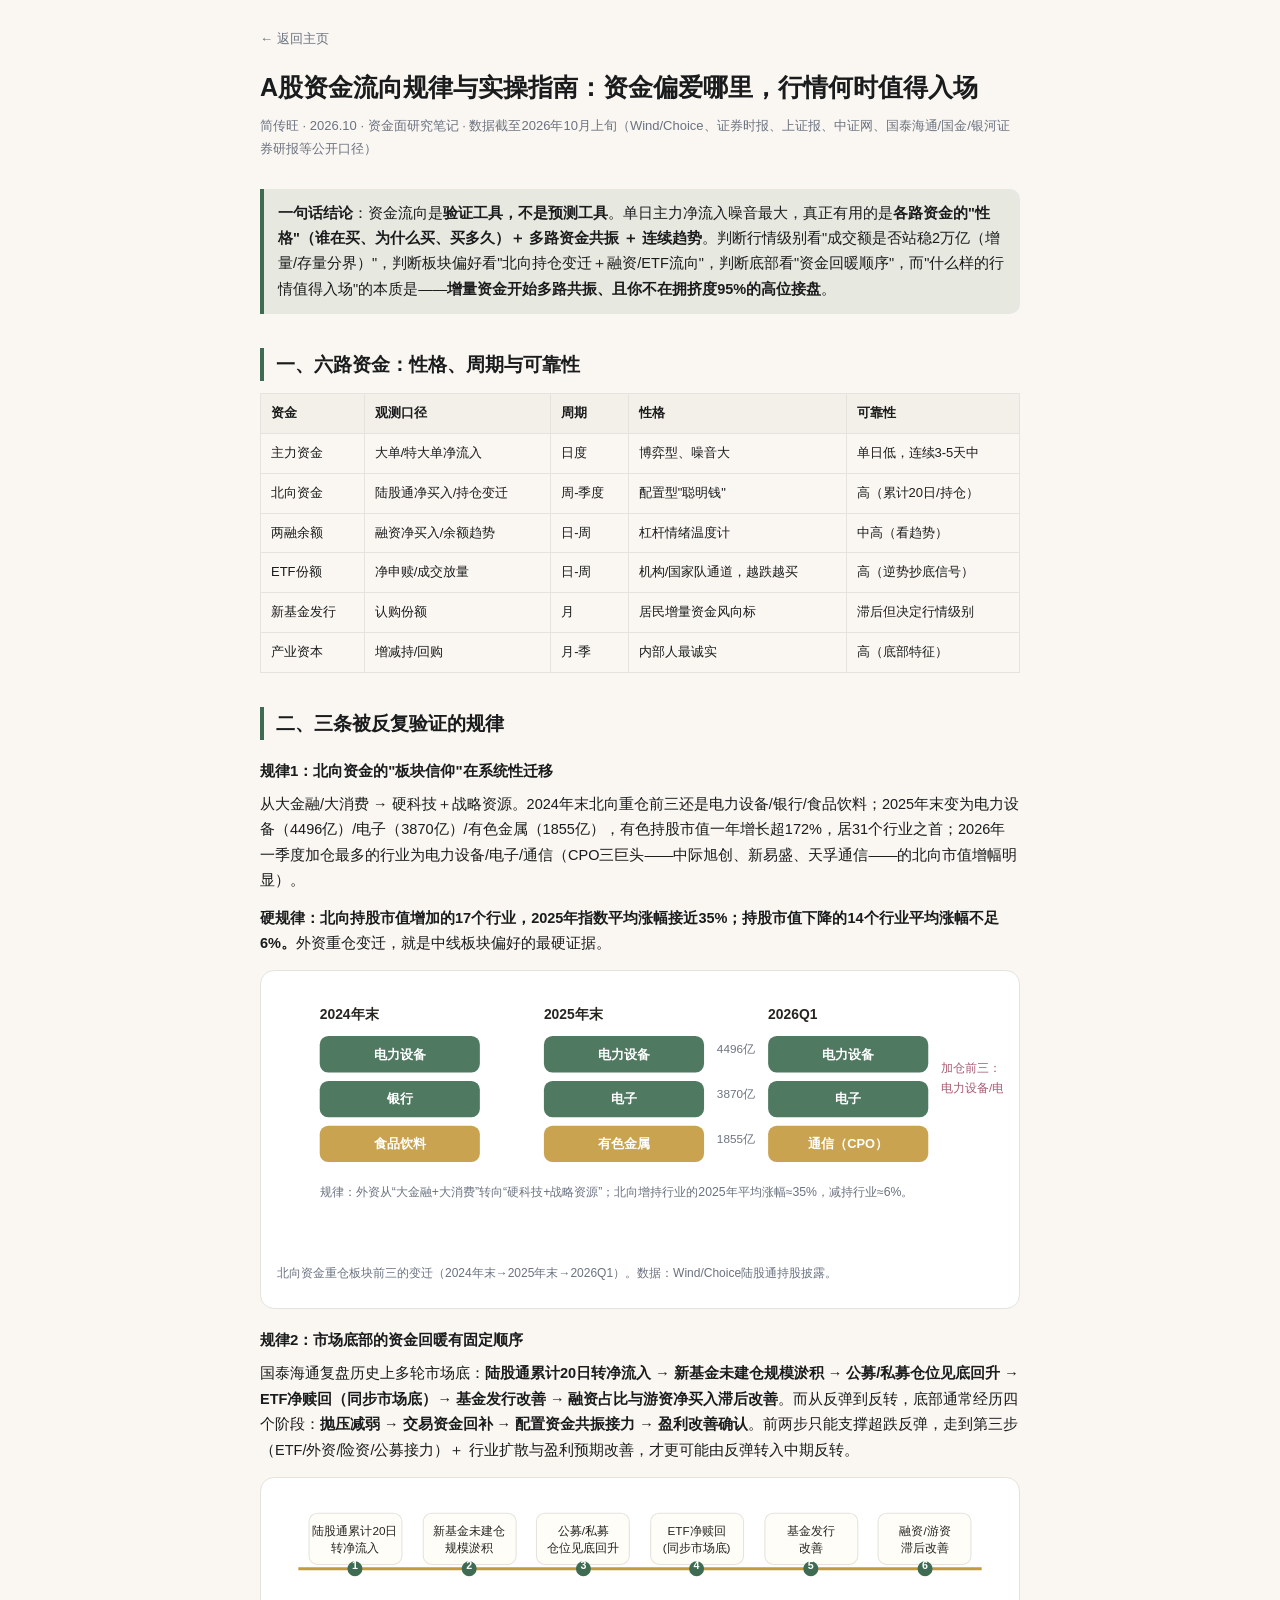
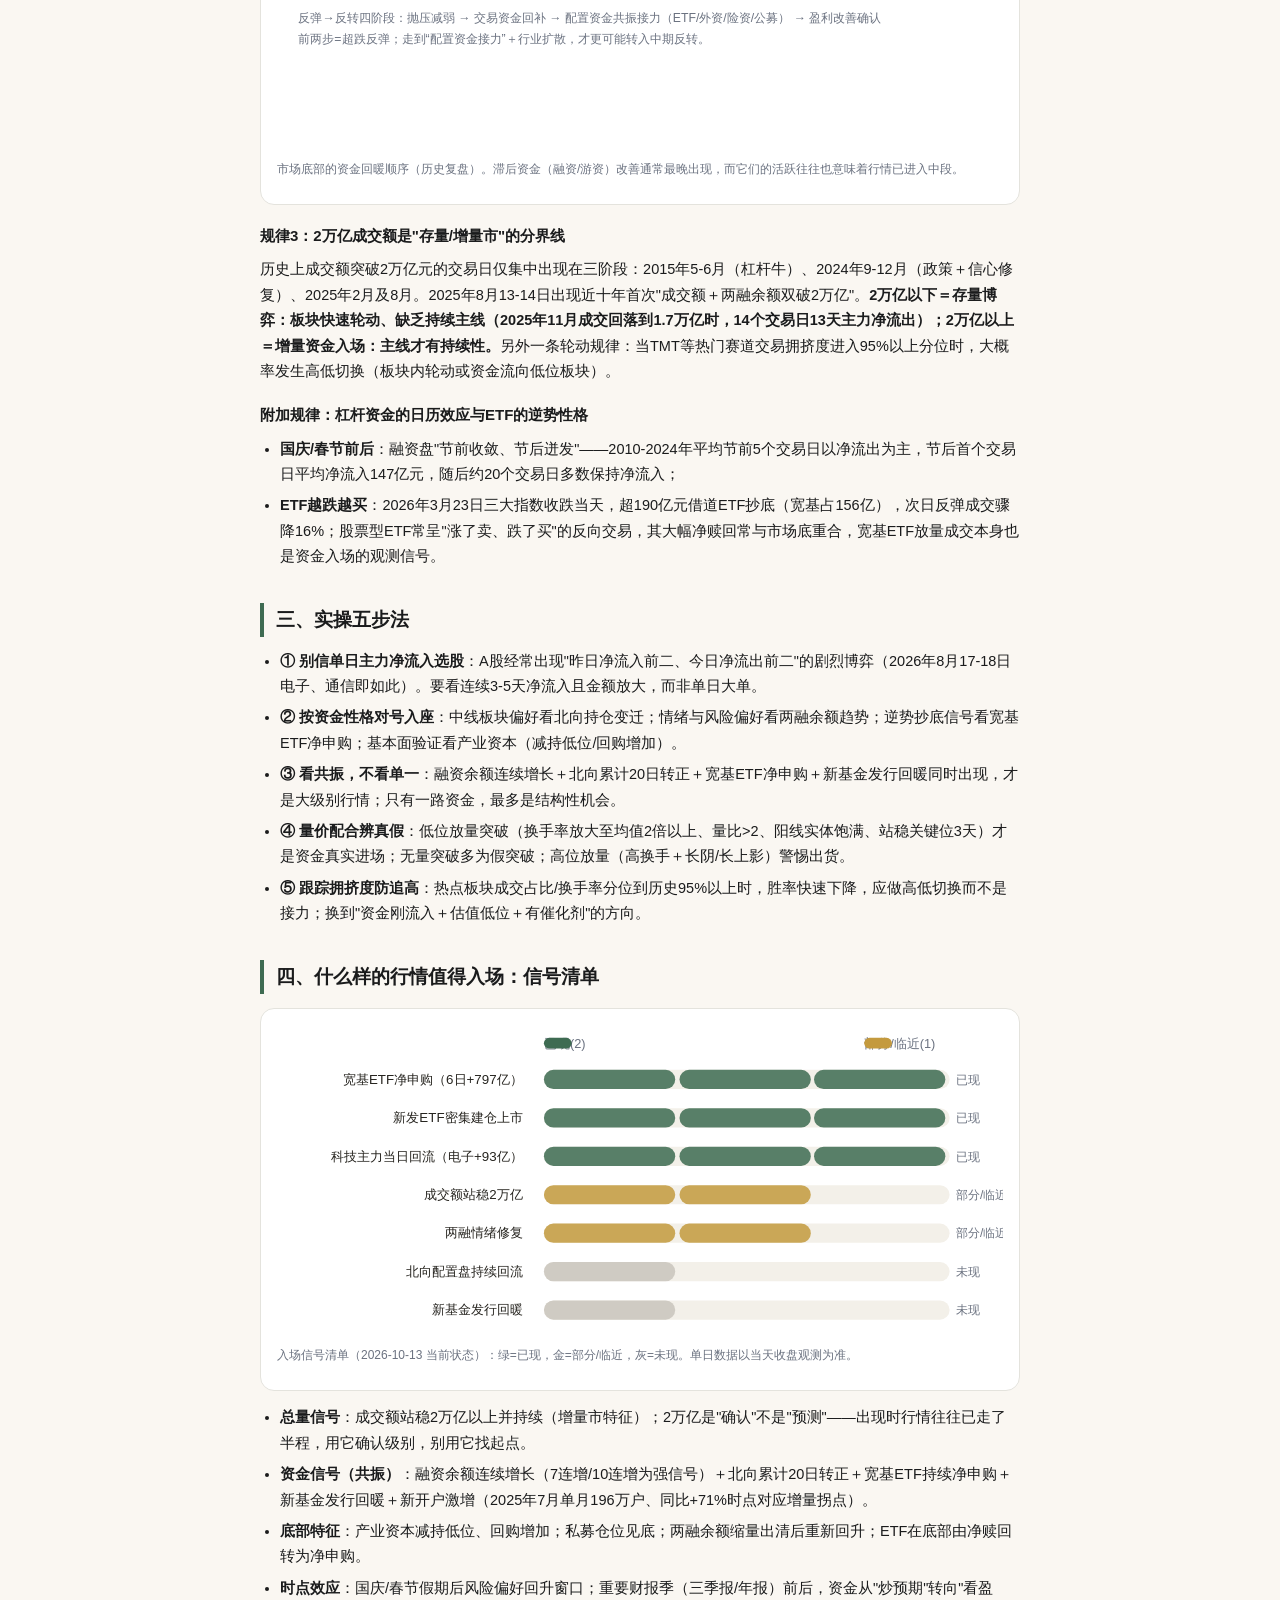
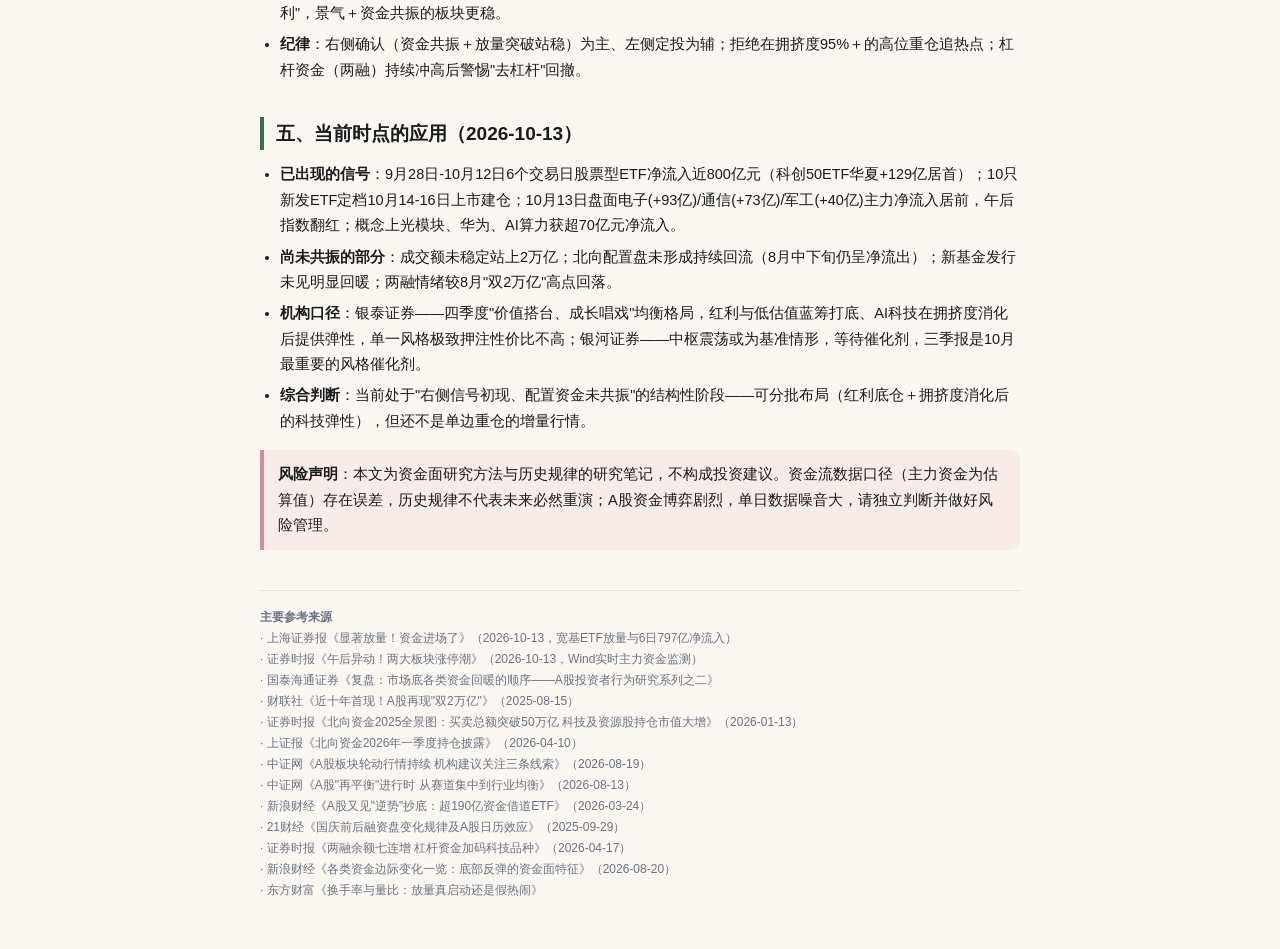
==== capital-flow-playbook.html @ 10e54f4a "add capital-flow-playbook.html" ====
<!DOCTYPE html>
<html lang="zh-CN">
<head>
<meta charset="UTF-8">
<meta name="viewport" content="width=device-width, initial-scale=1.0">
<title>A股资金流向规律与实操指南 · 简传旺</title>
<meta name="description" content="从主力资金、北向资金、两融、ETF、新基金、产业资本六路资金入手，梳理资金流向规律、板块偏好变迁、底部回暖顺序，以及什么样的行情值得入场。" >
<style>
  :root {
    --text: #1A1B1C; --text2: #6B7280; --bg: #FAF7F2; --card: #FFFFFF;
    --line: #E4E3DD; --pine: #3E6B52; --gold: #C49A3E; --blush: #D98BA0;
  }
  * { box-sizing: border-box; margin: 0; padding: 0; }
  body { font-family: -apple-system, "PingFang SC", "Noto Serif SC", "Segoe UI", Arial, sans-serif; background: var(--bg); color: var(--text); line-height: 1.75; padding: 24px 16px 48px; }
  .wrap { max-width: 760px; margin: 0 auto; }
  .toplink { display: inline-block; font-size: 13px; color: var(--text2); text-decoration: none; margin-bottom: 18px; }
  h1 { font-size: 25px; font-weight: 700; line-height: 1.45; margin-bottom: 10px; }
  .meta { font-size: 13px; color: var(--text2); margin-bottom: 28px; }
  h2 { font-size: 19px; font-weight: 600; margin: 34px 0 12px; padding-left: 12px; border-left: 4px solid var(--pine); }
  h3 { font-size: 15px; font-weight: 600; margin: 18px 0 8px; }
  p { font-size: 14.5px; margin-bottom: 12px; }
  ul { margin: 0 0 12px 20px; }
  li { font-size: 14.5px; margin-bottom: 6px; }
  strong { font-weight: 600; }
  .card { background: var(--card); border: 1px solid var(--line); border-radius: 14px; padding: 16px; margin: 14px 0; }
  .keybox { background: rgba(62, 107, 82, 0.10); border-left: 4px solid var(--pine); padding: 12px 14px; border-radius: 0 10px 10px 0; margin: 16px 0; font-size: 14.5px; }
  .warnbox { background: rgba(217, 139, 160, 0.10); border-left: 4px solid var(--blush); padding: 12px 14px; border-radius: 0 10px 10px 0; margin: 16px 0; font-size: 14.5px; }
  .chart-svg svg { width: 100%; height: auto; display: block; margin: 8px 0 4px; }
  .caption { font-size: 12px; color: var(--text2); margin-bottom: 8px; }
  table { width: 100%; border-collapse: collapse; margin: 12px 0; font-size: 13px; }
  th, td { border: 1px solid var(--line); padding: 8px 10px; text-align: left; }
  th { background: #F3F0E9; font-weight: 600; }
  .sources { font-size: 12px; color: var(--text2); margin-top: 40px; padding-top: 16px; border-top: 1px solid var(--line); }
  .sources a { color: var(--pine); word-break: break-all; }
  .disclaimer { font-size: 12px; color: var(--text2); margin-top: 14px; }
</style>
</head>
<body>
<div class="wrap">
  <a class="toplink" href="./">← 返回主页</a>
  <h1>A股资金流向规律与实操指南：资金偏爱哪里，行情何时值得入场</h1>
  <div class="meta">简传旺 · 2026.10 · 资金面研究笔记 · 数据截至2026年10月上旬（Wind/Choice、证券时报、上证报、中证网、国泰海通/国金/银河证券研报等公开口径）</div>

  <div class="keybox">
    <strong>一句话结论</strong>：资金流向是<strong>验证工具，不是预测工具</strong>。单日主力净流入噪音最大，真正有用的是<strong>各路资金的"性格"（谁在买、为什么买、买多久）＋ 多路资金共振 ＋ 连续趋势</strong>。判断行情级别看"成交额是否站稳2万亿（增量/存量分界）"，判断板块偏好看"北向持仓变迁＋融资/ETF流向"，判断底部看"资金回暖顺序"，而"什么样的行情值得入场"的本质是——<strong>增量资金开始多路共振、且你不在拥挤度95%的高位接盘</strong>。
  </div>

  <h2>一、六路资金：性格、周期与可靠性</h2>
  <table>
    <tr><th>资金</th><th>观测口径</th><th>周期</th><th>性格</th><th>可靠性</th></tr>
    <tr><td>主力资金</td><td>大单/特大单净流入</td><td>日度</td><td>博弈型、噪音大</td><td>单日低，连续3-5天中</td></tr>
    <tr><td>北向资金</td><td>陆股通净买入/持仓变迁</td><td>周-季度</td><td>配置型"聪明钱"</td><td>高（累计20日/持仓）</td></tr>
    <tr><td>两融余额</td><td>融资净买入/余额趋势</td><td>日-周</td><td>杠杆情绪温度计</td><td>中高（看趋势）</td></tr>
    <tr><td>ETF份额</td><td>净申赎/成交放量</td><td>日-周</td><td>机构/国家队通道，越跌越买</td><td>高（逆势抄底信号）</td></tr>
    <tr><td>新基金发行</td><td>认购份额</td><td>月</td><td>居民增量资金风向标</td><td>滞后但决定行情级别</td></tr>
    <tr><td>产业资本</td><td>增减持/回购</td><td>月-季</td><td>内部人最诚实</td><td>高（底部特征）</td></tr>
  </table>

  <h2>二、三条被反复验证的规律</h2>

  <h3>规律1：北向资金的"板块信仰"在系统性迁移</h3>
  <p>从大金融/大消费 → 硬科技＋战略资源。2024年末北向重仓前三还是电力设备/银行/食品饮料；2025年末变为电力设备（4496亿）/电子（3870亿）/有色金属（1855亿），有色持股市值一年增长超172%，居31个行业之首；2026年一季度加仓最多的行业为电力设备/电子/通信（CPO三巨头——中际旭创、新易盛、天孚通信——的北向市值增幅明显）。</p>
  <p><strong>硬规律：北向持股市值增加的17个行业，2025年指数平均涨幅接近35%；持股市值下降的14个行业平均涨幅不足6%。</strong>外资重仓变迁，就是中线板块偏好的最硬证据。</p>
  <div class="card">
    <svg xmlns="http://www.w3.org/2000/svg" viewBox="0 0 680 250" width="100%" height="auto" font-family="PingFang SC, Microsoft YaHei, sans-serif"><text x="40" y="30" font-size="13" font-weight="600" fill="#26241F">2024年末</text><rect x="40" y="46" width="150" height="34" rx="8" fill="#3E6B52" opacity="0.9"/><text x="115" y="67" text-anchor="middle" font-size="12" font-weight="600" fill="#FFFFFF">电力设备</text><rect x="40" y="88" width="150" height="34" rx="8" fill="#3E6B52" opacity="0.9"/><text x="115" y="109" text-anchor="middle" font-size="12" font-weight="600" fill="#FFFFFF">银行</text><rect x="40" y="130" width="150" height="34" rx="8" fill="#C49A3E" opacity="0.9"/><text x="115" y="151" text-anchor="middle" font-size="12" font-weight="600" fill="#FFFFFF">食品饮料</text><text x="250" y="30" font-size="13" font-weight="600" fill="#26241F">2025年末</text><rect x="250" y="46" width="150" height="34" rx="8" fill="#3E6B52" opacity="0.9"/><text x="325" y="67" text-anchor="middle" font-size="12" font-weight="600" fill="#FFFFFF">电力设备</text><rect x="250" y="88" width="150" height="34" rx="8" fill="#3E6B52" opacity="0.9"/><text x="325" y="109" text-anchor="middle" font-size="12" font-weight="600" fill="#FFFFFF">电子</text><rect x="250" y="130" width="150" height="34" rx="8" fill="#C49A3E" opacity="0.9"/><text x="325" y="151" text-anchor="middle" font-size="12" font-weight="600" fill="#FFFFFF">有色金属</text><text x="412" y="62" font-size="11" fill="#6B7280">4496亿</text><text x="412" y="104" font-size="11" fill="#6B7280">3870亿</text><text x="412" y="146" font-size="11" fill="#6B7280">1855亿</text><text x="460" y="30" font-size="13" font-weight="600" fill="#26241F">2026Q1</text><rect x="460" y="46" width="150" height="34" rx="8" fill="#3E6B52" opacity="0.9"/><text x="535" y="67" text-anchor="middle" font-size="12" font-weight="600" fill="#FFFFFF">电力设备</text><rect x="460" y="88" width="150" height="34" rx="8" fill="#3E6B52" opacity="0.9"/><text x="535" y="109" text-anchor="middle" font-size="12" font-weight="600" fill="#FFFFFF">电子</text><rect x="460" y="130" width="150" height="34" rx="8" fill="#C49A3E" opacity="0.9"/><text x="535" y="151" text-anchor="middle" font-size="12" font-weight="600" fill="#FFFFFF">通信（CPO）</text><text x="622" y="80" font-size="11" fill="#A85C72">加仓前三：</text><text x="622" y="98" font-size="11" fill="#A85C72">电力设备/电子/通信</text><text x="40" y="196" font-size="11.5" fill="#6B7280">规律：外资从“大金融+大消费”转向“硬科技+战略资源”；北向增持行业的2025年平均涨幅≈35%，减持行业≈6%。</text><text x="0" y="0" opacity="0">__SVG_OK__</text></svg>
    <div class="caption">北向资金重仓板块前三的变迁（2024年末→2025年末→2026Q1）。数据：Wind/Choice陆股通持股披露。</div>
  </div>

  <h3>规律2：市场底部的资金回暖有固定顺序</h3>
  <p>国泰海通复盘历史上多轮市场底：<strong>陆股通累计20日转净流入 → 新基金未建仓规模淤积 → 公募/私募仓位见底回升 → ETF净赎回（同步市场底）→ 基金发行改善 → 融资占比与游资净买入滞后改善</strong>。而从反弹到反转，底部通常经历四个阶段：<strong>抛压减弱 → 交易资金回补 → 配置资金共振接力 → 盈利改善确认</strong>。前两步只能支撑超跌反弹，走到第三步（ETF/外资/险资/公募接力）＋ 行业扩散与盈利预期改善，才更可能由反弹转入中期反转。</p>
  <div class="card">
    <svg xmlns="http://www.w3.org/2000/svg" viewBox="0 0 680 240" width="100%" height="auto" font-family="PingFang SC, Microsoft YaHei, sans-serif"><line x1="20" y1="70" x2="660" y2="70" stroke="#C49A3E" stroke-width="3"/><rect x="30" y="18" width="87" height="48" rx="8" fill="#FFFDF7" stroke="#E4E3DD"/><text x="73" y="38" text-anchor="middle" font-size="11" fill="#26241F">陆股通累计20日</text><text x="73" y="54" text-anchor="middle" font-size="11" fill="#26241F">转净流入</text><circle cx="73" cy="70" r="7" fill="#3E6B52"/><text x="73" y="70" text-anchor="middle" font-size="10" font-weight="600" fill="#fff">1</text><rect x="137" y="18" width="87" height="48" rx="8" fill="#FFFDF7" stroke="#E4E3DD"/><text x="180" y="38" text-anchor="middle" font-size="11" fill="#26241F">新基金未建仓</text><text x="180" y="54" text-anchor="middle" font-size="11" fill="#26241F">规模淤积</text><circle cx="180" cy="70" r="7" fill="#3E6B52"/><text x="180" y="70" text-anchor="middle" font-size="10" font-weight="600" fill="#fff">2</text><rect x="243" y="18" width="87" height="48" rx="8" fill="#FFFDF7" stroke="#E4E3DD"/><text x="287" y="38" text-anchor="middle" font-size="11" fill="#26241F">公募/私募</text><text x="287" y="54" text-anchor="middle" font-size="11" fill="#26241F">仓位见底回升</text><circle cx="287" cy="70" r="7" fill="#3E6B52"/><text x="287" y="70" text-anchor="middle" font-size="10" font-weight="600" fill="#fff">3</text><rect x="350" y="18" width="87" height="48" rx="8" fill="#FFFDF7" stroke="#E4E3DD"/><text x="393" y="38" text-anchor="middle" font-size="11" fill="#26241F">ETF净赎回</text><text x="393" y="54" text-anchor="middle" font-size="11" fill="#26241F">(同步市场底)</text><circle cx="393" cy="70" r="7" fill="#3E6B52"/><text x="393" y="70" text-anchor="middle" font-size="10" font-weight="600" fill="#fff">4</text><rect x="457" y="18" width="87" height="48" rx="8" fill="#FFFDF7" stroke="#E4E3DD"/><text x="500" y="38" text-anchor="middle" font-size="11" fill="#26241F">基金发行</text><text x="500" y="54" text-anchor="middle" font-size="11" fill="#26241F">改善</text><circle cx="500" cy="70" r="7" fill="#3E6B52"/><text x="500" y="70" text-anchor="middle" font-size="10" font-weight="600" fill="#fff">5</text><rect x="563" y="18" width="87" height="48" rx="8" fill="#FFFDF7" stroke="#E4E3DD"/><text x="607" y="38" text-anchor="middle" font-size="11" fill="#26241F">融资/游资</text><text x="607" y="54" text-anchor="middle" font-size="11" fill="#26241F">滞后改善</text><circle cx="607" cy="70" r="7" fill="#3E6B52"/><text x="607" y="70" text-anchor="middle" font-size="10" font-weight="600" fill="#fff">6</text><text x="20" y="120" font-size="11.5" fill="#6B7280">反弹→反转四阶段：抛压减弱 → 交易资金回补 → 配置资金共振接力（ETF/外资/险资/公募） → 盈利改善确认</text><text x="20" y="140" font-size="11.5" fill="#6B7280">前两步=超跌反弹；走到“配置资金接力”＋行业扩散，才更可能转入中期反转。</text><text x="0" y="0" opacity="0">__SVG_OK__</text></svg>
    <div class="caption">市场底部的资金回暖顺序（历史复盘）。滞后资金（融资/游资）改善通常最晚出现，而它们的活跃往往也意味着行情已进入中段。</div>
  </div>

  <h3>规律3：2万亿成交额是"存量/增量市"的分界线</h3>
  <p>历史上成交额突破2万亿元的交易日仅集中出现在三阶段：2015年5-6月（杠杆牛）、2024年9-12月（政策＋信心修复）、2025年2月及8月。2025年8月13-14日出现近十年首次"成交额＋两融余额双破2万亿"。<strong>2万亿以下＝存量博弈：板块快速轮动、缺乏持续主线（2025年11月成交回落到1.7万亿时，14个交易日13天主力净流出）；2万亿以上＝增量资金入场：主线才有持续性。</strong>另外一条轮动规律：当TMT等热门赛道交易拥挤度进入95%以上分位时，大概率发生高低切换（板块内轮动或资金流向低位板块）。</p>

  <h3>附加规律：杠杆资金的日历效应与ETF的逆势性格</h3>
  <ul>
    <li><strong>国庆/春节前后</strong>：融资盘"节前收敛、节后迸发"——2010-2024年平均节前5个交易日以净流出为主，节后首个交易日平均净流入147亿元，随后约20个交易日多数保持净流入；</li>
    <li><strong>ETF越跌越买</strong>：2026年3月23日三大指数收跌当天，超190亿元借道ETF抄底（宽基占156亿），次日反弹成交骤降16%；股票型ETF常呈"涨了卖、跌了买"的反向交易，其大幅净赎回常与市场底重合，宽基ETF放量成交本身也是资金入场的观测信号。</li>
  </ul>

  <h2>三、实操五步法</h2>
  <ul>
    <li><strong>① 别信单日主力净流入选股</strong>：A股经常出现"昨日净流入前二、今日净流出前二"的剧烈博弈（2026年8月17-18日电子、通信即如此）。要看连续3-5天净流入且金额放大，而非单日大单。</li>
    <li><strong>② 按资金性格对号入座</strong>：中线板块偏好看北向持仓变迁；情绪与风险偏好看两融余额趋势；逆势抄底信号看宽基ETF净申购；基本面验证看产业资本（减持低位/回购增加）。</li>
    <li><strong>③ 看共振，不看单一</strong>：融资余额连续增长＋北向累计20日转正＋宽基ETF净申购＋新基金发行回暖同时出现，才是大级别行情；只有一路资金，最多是结构性机会。</li>
    <li><strong>④ 量价配合辨真假</strong>：低位放量突破（换手率放大至均值2倍以上、量比&gt;2、阳线实体饱满、站稳关键位3天）才是资金真实进场；无量突破多为假突破；高位放量（高换手＋长阴/长上影）警惕出货。</li>
    <li><strong>⑤ 跟踪拥挤度防追高</strong>：热点板块成交占比/换手率分位到历史95%以上时，胜率快速下降，应做高低切换而不是接力；换到"资金刚流入＋估值低位＋有催化剂"的方向。</li>
  </ul>

  <h2>四、什么样的行情值得入场：信号清单</h2>
  <div class="card">
    <svg xmlns="http://www.w3.org/2000/svg" viewBox="0 0 680 292" width="100%" height="auto" font-family="PingFang SC, Microsoft YaHei, sans-serif"><text x="250" y="22" font-size="12" fill="#6B7280">已现(2)</text><rect x="250" y="12" width="26" height="10" rx="5" fill="#3E6B52"/><text x="550" y="22" font-size="12" fill="#6B7280">部分/临近(1)</text><rect x="550" y="12" width="26" height="10" rx="5" fill="#C49A3E"/><text x="780" y="22" font-size="12" fill="#6B7280">未现(0)</text><rect x="780" y="12" width="26" height="10" rx="5" fill="#C9C5BC"/><text x="230" y="55" text-anchor="end" font-size="12.5" fill="#26241F">宽基ETF净申购（6日+797亿）</text><rect x="250" y="42" width="380" height="18" rx="9" fill="#F3F0E9"/><rect x="250" y="42" width="123" height="18" rx="9" fill="#3E6B52" opacity="0.85"/><rect x="377" y="42" width="123" height="18" rx="9" fill="#3E6B52" opacity="0.85"/><rect x="503" y="42" width="123" height="18" rx="9" fill="#3E6B52" opacity="0.85"/><text x="636" y="55" font-size="11.5" fill="#6B7280">已现</text><text x="230" y="91" text-anchor="end" font-size="12.5" fill="#26241F">新发ETF密集建仓上市</text><rect x="250" y="78" width="380" height="18" rx="9" fill="#F3F0E9"/><rect x="250" y="78" width="123" height="18" rx="9" fill="#3E6B52" opacity="0.85"/><rect x="377" y="78" width="123" height="18" rx="9" fill="#3E6B52" opacity="0.85"/><rect x="503" y="78" width="123" height="18" rx="9" fill="#3E6B52" opacity="0.85"/><text x="636" y="91" font-size="11.5" fill="#6B7280">已现</text><text x="230" y="127" text-anchor="end" font-size="12.5" fill="#26241F">科技主力当日回流（电子+93亿）</text><rect x="250" y="114" width="380" height="18" rx="9" fill="#F3F0E9"/><rect x="250" y="114" width="123" height="18" rx="9" fill="#3E6B52" opacity="0.85"/><rect x="377" y="114" width="123" height="18" rx="9" fill="#3E6B52" opacity="0.85"/><rect x="503" y="114" width="123" height="18" rx="9" fill="#3E6B52" opacity="0.85"/><text x="636" y="127" font-size="11.5" fill="#6B7280">已现</text><text x="230" y="163" text-anchor="end" font-size="12.5" fill="#26241F">成交额站稳2万亿</text><rect x="250" y="150" width="380" height="18" rx="9" fill="#F3F0E9"/><rect x="250" y="150" width="123" height="18" rx="9" fill="#C49A3E" opacity="0.85"/><rect x="377" y="150" width="123" height="18" rx="9" fill="#C49A3E" opacity="0.85"/><text x="636" y="163" font-size="11.5" fill="#6B7280">部分/临近</text><text x="230" y="199" text-anchor="end" font-size="12.5" fill="#26241F">两融情绪修复</text><rect x="250" y="186" width="380" height="18" rx="9" fill="#F3F0E9"/><rect x="250" y="186" width="123" height="18" rx="9" fill="#C49A3E" opacity="0.85"/><rect x="377" y="186" width="123" height="18" rx="9" fill="#C49A3E" opacity="0.85"/><text x="636" y="199" font-size="11.5" fill="#6B7280">部分/临近</text><text x="230" y="235" text-anchor="end" font-size="12.5" fill="#26241F">北向配置盘持续回流</text><rect x="250" y="222" width="380" height="18" rx="9" fill="#F3F0E9"/><rect x="250" y="222" width="123" height="18" rx="9" fill="#C9C5BC" opacity="0.85"/><text x="636" y="235" font-size="11.5" fill="#6B7280">未现</text><text x="230" y="271" text-anchor="end" font-size="12.5" fill="#26241F">新基金发行回暖</text><rect x="250" y="258" width="380" height="18" rx="9" fill="#F3F0E9"/><rect x="250" y="258" width="123" height="18" rx="9" fill="#C9C5BC" opacity="0.85"/><text x="636" y="271" font-size="11.5" fill="#6B7280">未现</text><text x="0" y="0" opacity="0">__SVG_OK__</text></svg>
    <div class="caption">入场信号清单（2026-10-13 当前状态）：绿=已现，金=部分/临近，灰=未现。单日数据以当天收盘观测为准。</div>
  </div>
  <ul>
    <li><strong>总量信号</strong>：成交额站稳2万亿以上并持续（增量市特征）；2万亿是"确认"不是"预测"——出现时行情往往已走了半程，用它确认级别，别用它找起点。</li>
    <li><strong>资金信号（共振）</strong>：融资余额连续增长（7连增/10连增为强信号）＋北向累计20日转正＋宽基ETF持续净申购＋新基金发行回暖＋新开户激增（2025年7月单月196万户、同比+71%时点对应增量拐点）。</li>
    <li><strong>底部特征</strong>：产业资本减持低位、回购增加；私募仓位见底；两融余额缩量出清后重新回升；ETF在底部由净赎回转为净申购。</li>
    <li><strong>时点效应</strong>：国庆/春节假期后风险偏好回升窗口；重要财报季（三季报/年报）前后，资金从"炒预期"转向"看盈利"，景气＋资金共振的板块更稳。</li>
    <li><strong>纪律</strong>：右侧确认（资金共振＋放量突破站稳）为主、左侧定投为辅；拒绝在拥挤度95%＋的高位重仓追热点；杠杆资金（两融）持续冲高后警惕"去杠杆"回撤。</li>
  </ul>

  <h2>五、当前时点的应用（2026-10-13）</h2>
  <ul>
    <li><strong>已出现的信号</strong>：9月28日-10月12日6个交易日股票型ETF净流入近800亿元（科创50ETF华夏+129亿居首）；10只新发ETF定档10月14-16日上市建仓；10月13日盘面电子(+93亿)/通信(+73亿)/军工(+40亿)主力净流入居前，午后指数翻红；概念上光模块、华为、AI算力获超70亿元净流入。</li>
    <li><strong>尚未共振的部分</strong>：成交额未稳定站上2万亿；北向配置盘未形成持续回流（8月中下旬仍呈净流出）；新基金发行未见明显回暖；两融情绪较8月"双2万亿"高点回落。</li>
    <li><strong>机构口径</strong>：银泰证券——四季度"价值搭台、成长唱戏"均衡格局，红利与低估值蓝筹打底、AI科技在拥挤度消化后提供弹性，单一风格极致押注性价比不高；银河证券——中枢震荡或为基准情形，等待催化剂，三季报是10月最重要的风格催化剂。</li>
    <li><strong>综合判断</strong>：当前处于"右侧信号初现、配置资金未共振"的结构性阶段——可分批布局（红利底仓＋拥挤度消化后的科技弹性），但还不是单边重仓的增量行情。</li>
  </ul>

  <div class="warnbox"><strong>风险声明</strong>：本文为资金面研究方法与历史规律的研究笔记，不构成投资建议。资金流数据口径（主力资金为估算值）存在误差，历史规律不代表未来必然重演；A股资金博弈剧烈，单日数据噪音大，请独立判断并做好风险管理。</div>

  <div class="sources">
    <strong>主要参考来源</strong><br>
    · 上海证券报《显著放量！资金进场了》（2026-10-13，宽基ETF放量与6日797亿净流入）<br>
    · 证券时报《午后异动！两大板块涨停潮》（2026-10-13，Wind实时主力资金监测）<br>
    · 国泰海通证券《复盘：市场底各类资金回暖的顺序——A股投资者行为研究系列之二》<br>
    · 财联社《近十年首现！A股再现"双2万亿"》（2025-08-15）<br>
    · 证券时报《北向资金2025全景图：买卖总额突破50万亿 科技及资源股持仓市值大增》（2026-01-13）<br>
    · 上证报《北向资金2026年一季度持仓披露》（2026-04-10）<br>
    · 中证网《A股板块轮动行情持续 机构建议关注三条线索》（2026-08-19）<br>
    · 中证网《A股"再平衡"进行时 从赛道集中到行业均衡》（2026-08-13）<br>
    · 新浪财经《A股又见"逆势"抄底：超190亿资金借道ETF》（2026-03-24）<br>
    · 21财经《国庆前后融资盘变化规律及A股日历效应》（2025-09-29）<br>
    · 证券时报《两融余额七连增 杠杆资金加码科技品种》（2026-04-17）<br>
    · 新浪财经《各类资金边际变化一览：底部反弹的资金面特征》（2026-08-20）<br>
    · 东方财富《换手率与量比：放量真启动还是假热闹》
  </div>
</div>
</body>
</html>
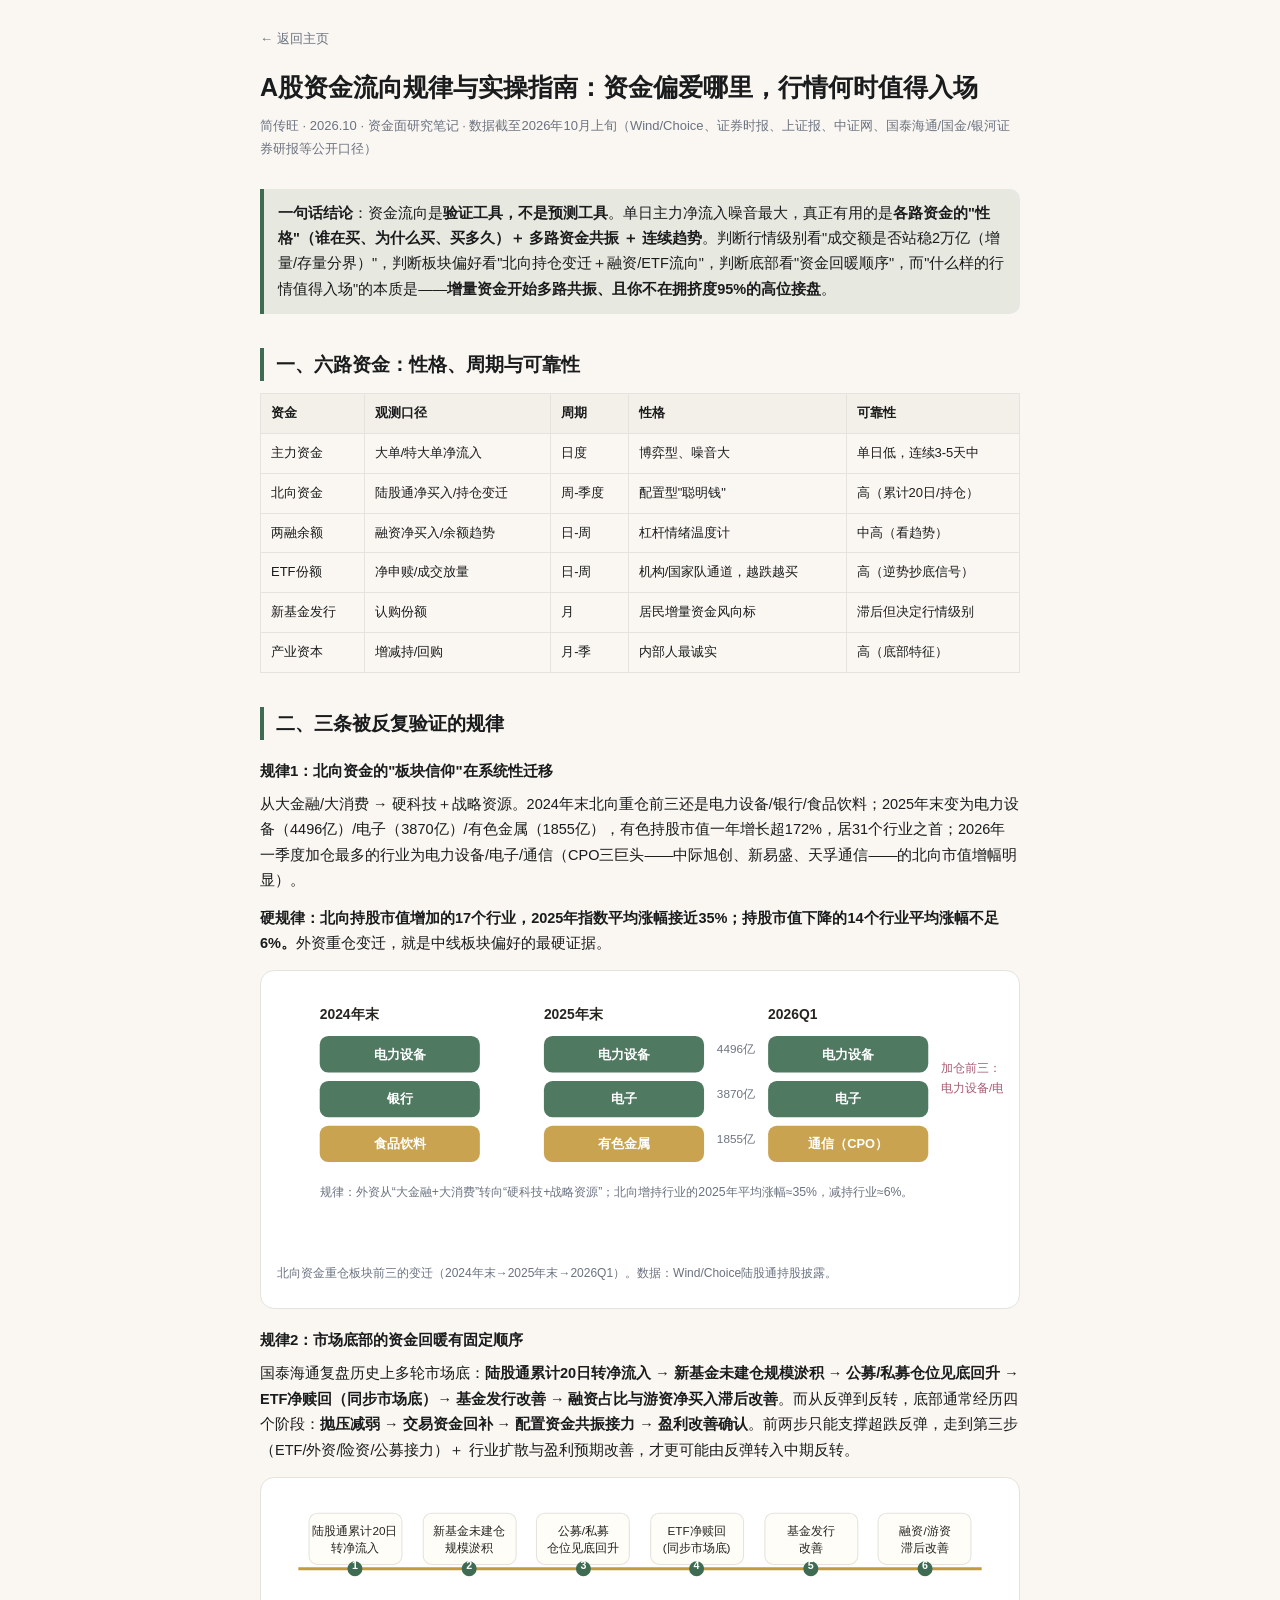
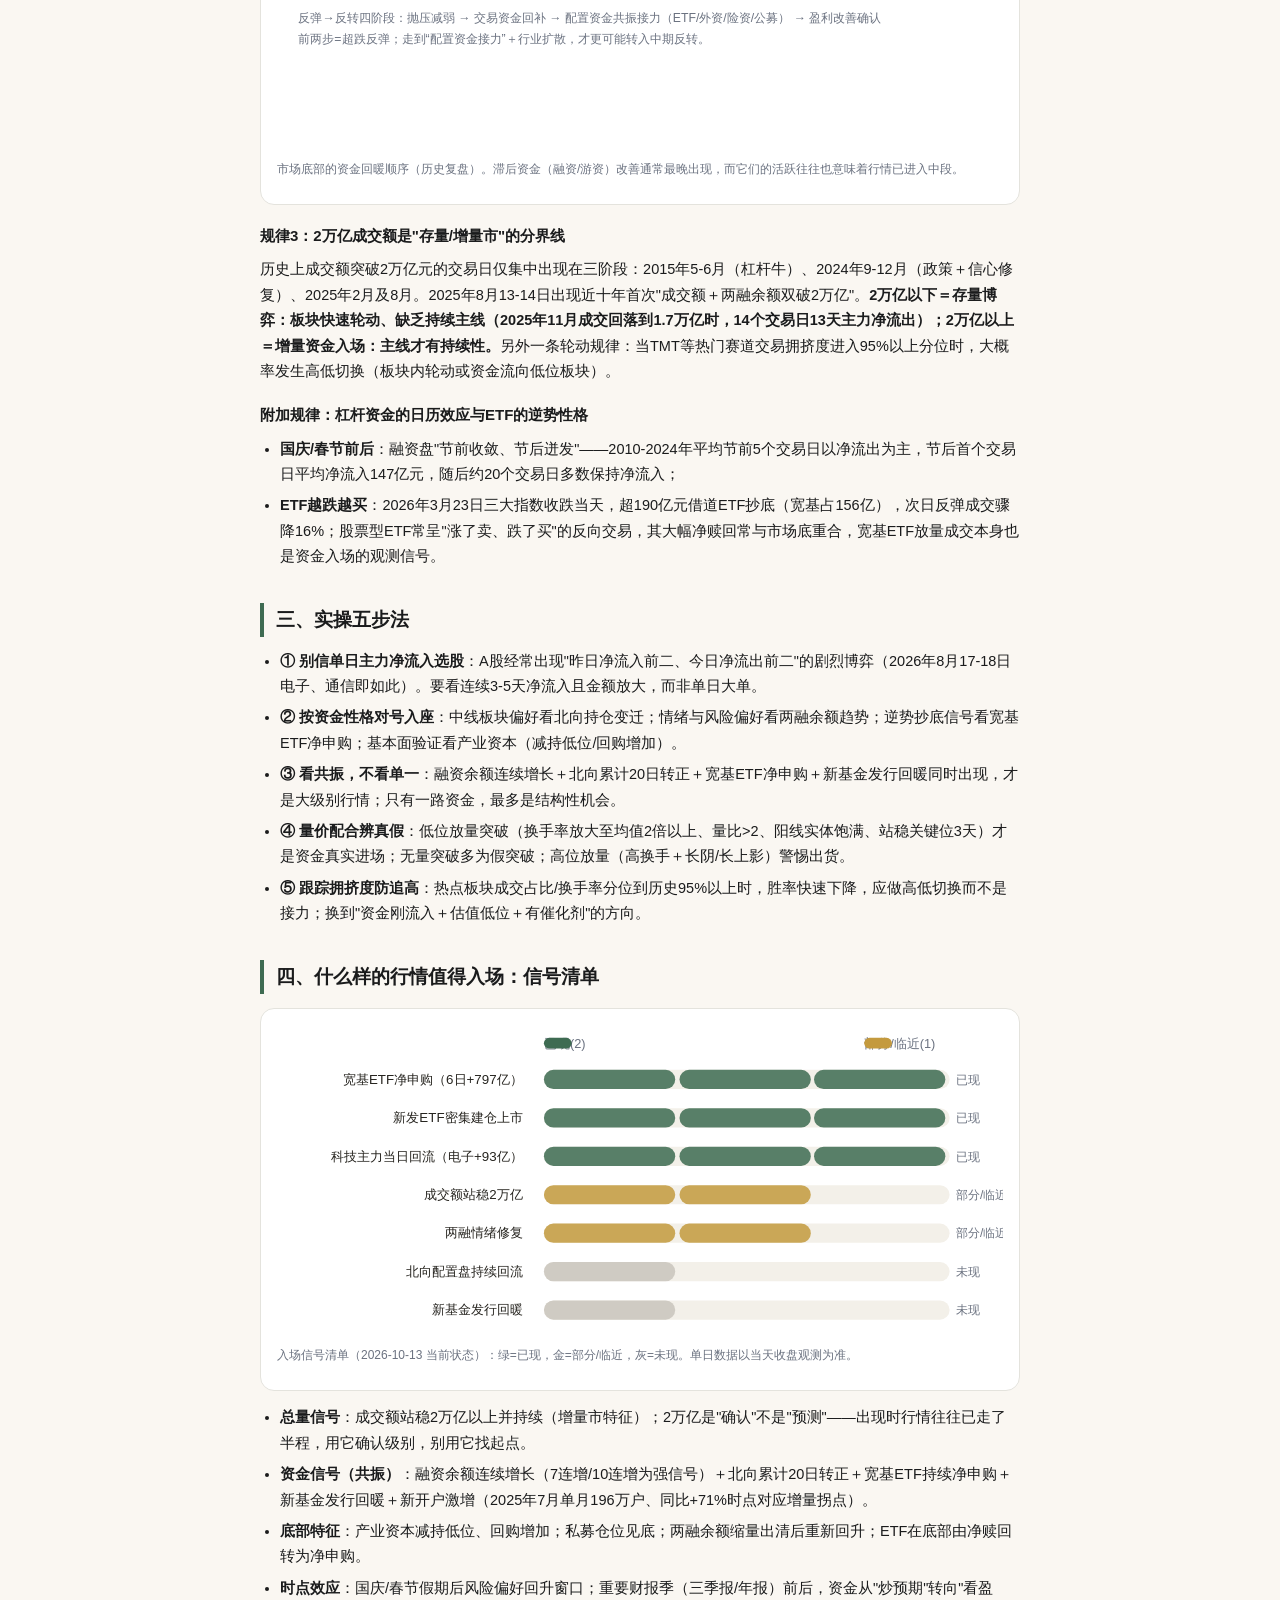
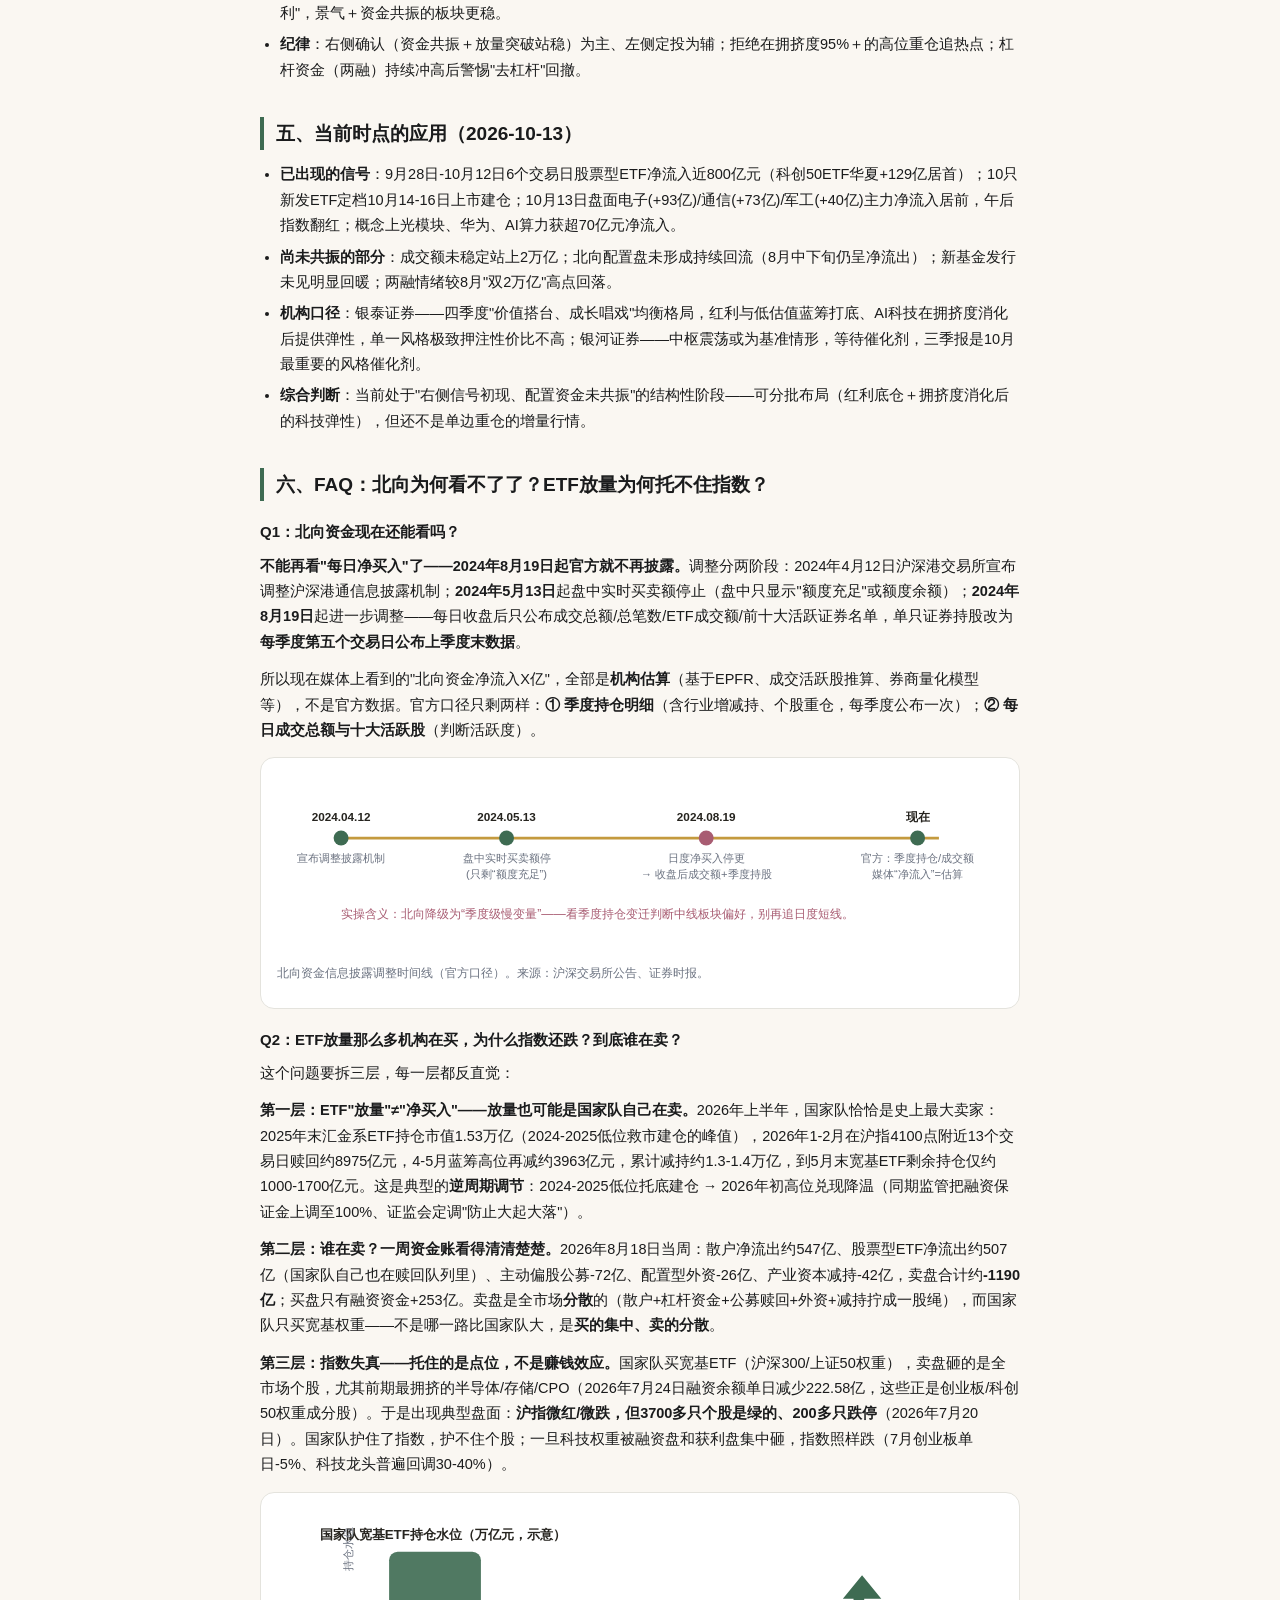
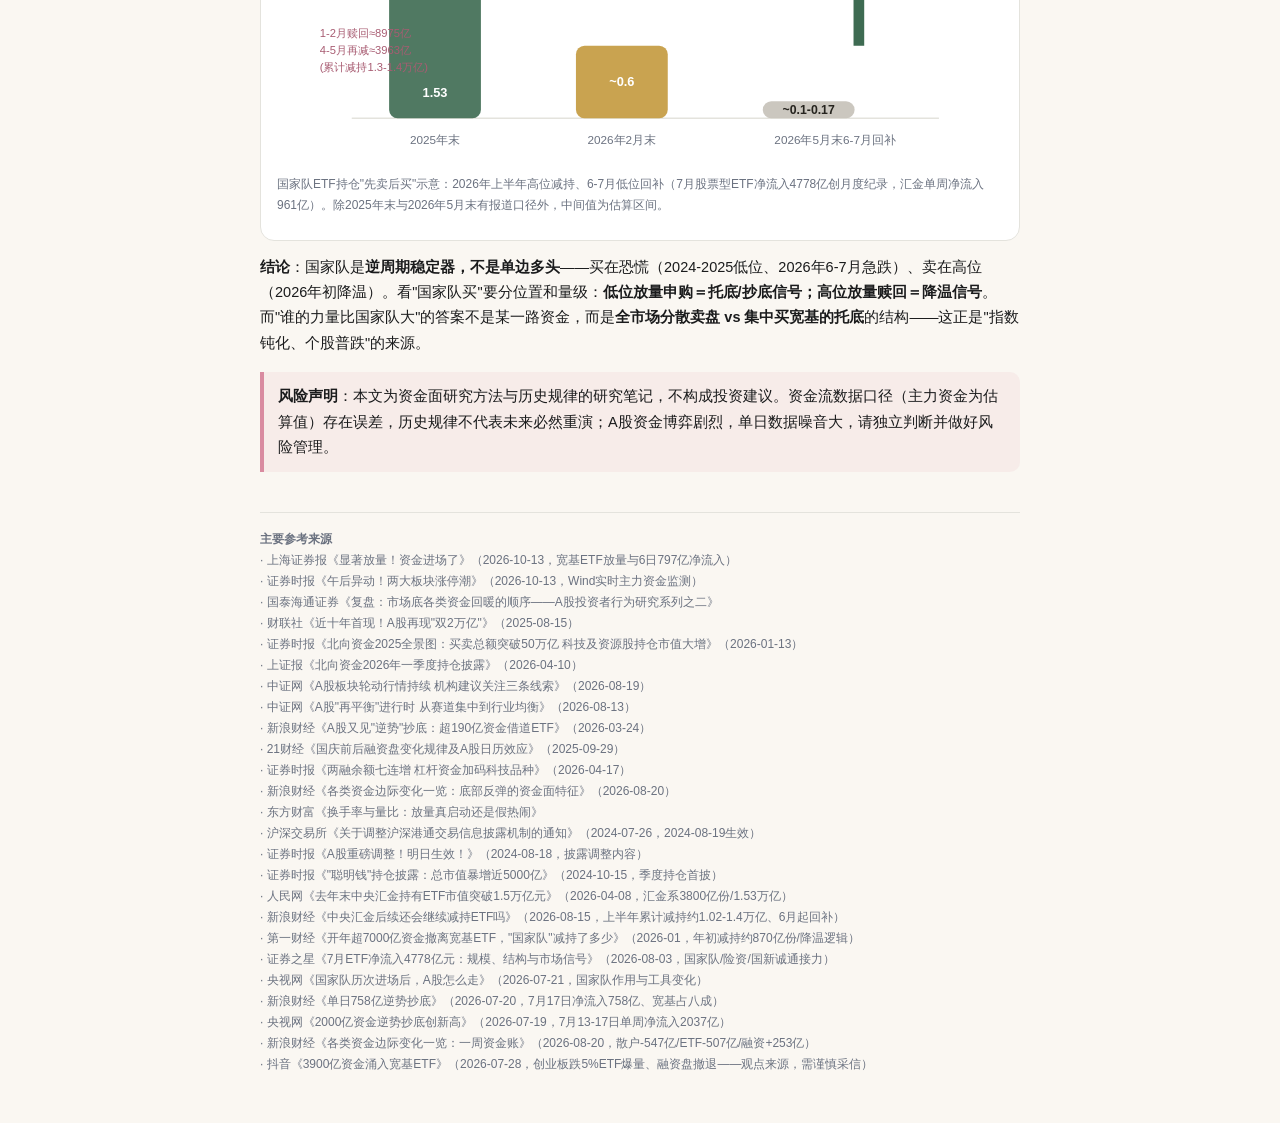
==== commit b4958b35: "update: add FAQ section (north-bound disclosure / national team / who sells)" ====
--- a/capital-flow-playbook.html
+++ b/capital-flow-playbook.html
@@ -112,6 +112,27 @@
     <li><strong>综合判断</strong>：当前处于"右侧信号初现、配置资金未共振"的结构性阶段——可分批布局（红利底仓＋拥挤度消化后的科技弹性），但还不是单边重仓的增量行情。</li>
   </ul>
 
+  <h2>六、FAQ：北向为何看不了了？ETF放量为何托不住指数？</h2>
+
+  <h3>Q1：北向资金现在还能看吗？</h3>
+  <p><strong>不能再看"每日净买入"了——2024年8月19日起官方就不再披露。</strong>调整分两阶段：2024年4月12日沪深港交易所宣布调整沪深港通信息披露机制；<strong>2024年5月13日</strong>起盘中实时买卖额停止（盘中只显示"额度充足"或额度余额）；<strong>2024年8月19日</strong>起进一步调整——每日收盘后只公布成交总额/总笔数/ETF成交额/前十大活跃证券名单，单只证券持股改为<strong>每季度第五个交易日公布上季度末数据</strong>。</p>
+  <p>所以现在媒体上看到的"北向资金净流入X亿"，全部是<strong>机构估算</strong>（基于EPFR、成交活跃股推算、券商量化模型等），不是官方数据。官方口径只剩两样：<strong>① 季度持仓明细</strong>（含行业增减持、个股重仓，每季度公布一次）；<strong>② 每日成交总额与十大活跃股</strong>（判断活跃度）。</p>
+  <div class="card">
+    <svg xmlns="http://www.w3.org/2000/svg" viewBox="0 0 680 168" width="100%" height="auto" font-family="PingFang SC, Microsoft YaHei, sans-serif"><line x1="60" y1="60" x2="620" y2="60" stroke="#C49A3E" stroke-width="2.5"/><circle cx="60" cy="60" r="7" fill="#3E6B52"/><text x="60" y="44" text-anchor="middle" font-size="11" font-weight="600" fill="#26241F">2024.04.12</text><text x="60" y="82" text-anchor="middle" font-size="10.5" fill="#6B7280">宣布调整披露机制</text><circle cx="215" cy="60" r="7" fill="#3E6B52"/><text x="215" y="44" text-anchor="middle" font-size="11" font-weight="600" fill="#26241F">2024.05.13</text><text x="215" y="82" text-anchor="middle" font-size="10.5" fill="#6B7280">盘中实时买卖额停</text><text x="215" y="97" text-anchor="middle" font-size="10.5" fill="#6B7280">(只剩“额度充足”)</text><circle cx="402" cy="60" r="7" fill="#A85C72"/><text x="402" y="44" text-anchor="middle" font-size="11" font-weight="600" fill="#26241F">2024.08.19</text><text x="402" y="82" text-anchor="middle" font-size="10.5" fill="#6B7280">日度净买入停更</text><text x="402" y="97" text-anchor="middle" font-size="10.5" fill="#6B7280">→ 收盘后成交额+季度持股</text><circle cx="600" cy="60" r="7" fill="#3E6B52"/><text x="600" y="44" text-anchor="middle" font-size="11" font-weight="600" fill="#26241F">现在</text><text x="600" y="82" text-anchor="middle" font-size="10.5" fill="#6B7280">官方：季度持仓/成交额</text><text x="600" y="97" text-anchor="middle" font-size="10.5" fill="#6B7280">媒体“净流入”=估算</text><text x="60" y="135" font-size="11.5" fill="#A85C72">实操含义：北向降级为“季度级慢变量”——看季度持仓变迁判断中线板块偏好，别再追日度短线。</text><text x="0" y="0" opacity="0">__SVG_OK__</text></svg>
+    <div class="caption">北向资金信息披露调整时间线（官方口径）。来源：沪深交易所公告、证券时报。</div>
+  </div>
+
+  <h3>Q2：ETF放量那么多机构在买，为什么指数还跌？到底谁在卖？</h3>
+  <p>这个问题要拆三层，每一层都反直觉：</p>
+  <p><strong>第一层：ETF"放量"≠"净买入"——放量也可能是国家队自己在卖。</strong>2026年上半年，国家队恰恰是史上最大卖家：2025年末汇金系ETF持仓市值1.53万亿（2024-2025低位救市建仓的峰值），2026年1-2月在沪指4100点附近13个交易日赎回约8975亿元，4-5月蓝筹高位再减约3963亿元，累计减持约1.3-1.4万亿，到5月末宽基ETF剩余持仓仅约1000-1700亿元。这是典型的<strong>逆周期调节</strong>：2024-2025低位托底建仓 → 2026年初高位兑现降温（同期监管把融资保证金上调至100%、证监会定调"防止大起大落"）。</p>
+  <p><strong>第二层：谁在卖？一周资金账看得清清楚楚。</strong>2026年8月18日当周：散户净流出约547亿、股票型ETF净流出约507亿（国家队自己也在赎回队列里）、主动偏股公募-72亿、配置型外资-26亿、产业资本减持-42亿，卖盘合计约<strong>-1190亿</strong>；买盘只有融资资金+253亿。卖盘是全市场<strong>分散</strong>的（散户+杠杆资金+公募赎回+外资+减持拧成一股绳），而国家队只买宽基权重——不是哪一路比国家队大，是<strong>买的集中、卖的分散</strong>。</p>
+  <p><strong>第三层：指数失真——托住的是点位，不是赚钱效应。</strong>国家队买宽基ETF（沪深300/上证50权重），卖盘砸的是全市场个股，尤其前期最拥挤的半导体/存储/CPO（2026年7月24日融资余额单日减少222.58亿，这些正是创业板/科创50权重成分股）。于是出现典型盘面：<strong>沪指微红/微跌，但3700多只个股是绿的、200多只跌停</strong>（2026年7月20日）。国家队护住了指数，护不住个股；一旦科技权重被融资盘和获利盘集中砸，指数照样跌（7月创业板单日-5%、科技龙头普遍回调30-40%）。</p>
+  <div class="card">
+    <svg xmlns="http://www.w3.org/2000/svg" viewBox="0 0 680 240" width="100%" height="auto" font-family="PingFang SC, Microsoft YaHei, sans-serif"><text x="40" y="28" font-size="12.5" font-weight="600" fill="#26241F">国家队宽基ETF持仓水位（万亿元，示意）</text><line x1="70" y1="196" x2="620" y2="196" stroke="#E4E3DD" stroke-width="1.5"/><rect x="105" y="40" width="86" height="156" rx="8" fill="#3E6B52" opacity="0.9"/><text x="148" y="176" text-anchor="middle" font-size="12" font-weight="600" fill="#fff">1.53</text><rect x="280" y="128" width="86" height="68" rx="8" fill="#C49A3E" opacity="0.9"/><text x="323" y="166" text-anchor="middle" font-size="12" font-weight="600" fill="#fff">~0.6</text><rect x="455" y="180" width="86" height="16" rx="8" fill="#C9C5BC" opacity="0.95"/><text x="498" y="192" text-anchor="middle" font-size="11.5" font-weight="600" fill="#26241F">~0.1-0.17</text><path d="M 540 128 L 540 84 L 566 84 L 548 62 L 530 84 L 550 84 L 550 128 Z" fill="#3E6B52"/><text x="148" y="220" text-anchor="middle" font-size="11" fill="#6B7280">2025年末</text><text x="323" y="220" text-anchor="middle" font-size="11" fill="#6B7280">2026年2月末</text><text x="498" y="220" text-anchor="middle" font-size="11" fill="#6B7280">2026年5月末</text><text x="555" y="220" text-anchor="middle" font-size="11" fill="#6B7280">6-7月回补</text><text x="40" y="120" font-size="10.5" fill="#A85C72">1-2月赎回≈8975亿</text><text x="40" y="136" font-size="10.5" fill="#A85C72">4-5月再减≈3963亿</text><text x="40" y="152" font-size="10.5" fill="#A85C72">(累计减持1.3-1.4万亿)</text><text x="70" y="58" font-size="10.5" fill="#6B7280" transform="rotate(-90 70 58)">持仓水位</text><text x="0" y="0" opacity="0">__SVG_OK__</text></svg>
+    <div class="caption">国家队ETF持仓"先卖后买"示意：2026年上半年高位减持、6-7月低位回补（7月股票型ETF净流入4778亿创月度纪录，汇金单周净流入961亿）。除2025年末与2026年5月末有报道口径外，中间值为估算区间。</div>
+  </div>
+  <p><strong>结论</strong>：国家队是<strong>逆周期稳定器，不是单边多头</strong>——买在恐慌（2024-2025低位、2026年6-7月急跌）、卖在高位（2026年初降温）。看"国家队买"要分位置和量级：<strong>低位放量申购＝托底/抄底信号；高位放量赎回＝降温信号</strong>。而"谁的力量比国家队大"的答案不是某一路资金，而是<strong>全市场分散卖盘 vs 集中买宽基的托底</strong>的结构——这正是"指数钝化、个股普跌"的来源。</p>
+
   <div class="warnbox"><strong>风险声明</strong>：本文为资金面研究方法与历史规律的研究笔记，不构成投资建议。资金流数据口径（主力资金为估算值）存在误差，历史规律不代表未来必然重演；A股资金博弈剧烈，单日数据噪音大，请独立判断并做好风险管理。</div>
 
   <div class="sources">
@@ -128,7 +149,19 @@
     · 21财经《国庆前后融资盘变化规律及A股日历效应》（2025-09-29）<br>
     · 证券时报《两融余额七连增 杠杆资金加码科技品种》（2026-04-17）<br>
     · 新浪财经《各类资金边际变化一览：底部反弹的资金面特征》（2026-08-20）<br>
-    · 东方财富《换手率与量比：放量真启动还是假热闹》
+    · 东方财富《换手率与量比：放量真启动还是假热闹》<br>
+    · 沪深交易所《关于调整沪深港通交易信息披露机制的通知》（2024-07-26，2024-08-19生效）<br>
+    · 证券时报《A股重磅调整！明日生效！》（2024-08-18，披露调整内容）<br>
+    · 证券时报《"聪明钱"持仓披露：总市值暴增近5000亿》（2024-10-15，季度持仓首披）<br>
+    · 人民网《去年末中央汇金持有ETF市值突破1.5万亿元》（2026-04-08，汇金系3800亿份/1.53万亿）<br>
+    · 新浪财经《中央汇金后续还会继续减持ETF吗》（2026-08-15，上半年累计减持约1.02-1.4万亿、6月起回补）<br>
+    · 第一财经《开年超7000亿资金撤离宽基ETF，"国家队"减持了多少》（2026-01，年初减持约870亿份/降温逻辑）<br>
+    · 证券之星《7月ETF净流入4778亿元：规模、结构与市场信号》（2026-08-03，国家队/险资/国新诚通接力）<br>
+    · 央视网《国家队历次进场后，A股怎么走》（2026-07-21，国家队作用与工具变化）<br>
+    · 新浪财经《单日758亿逆势抄底》（2026-07-20，7月17日净流入758亿、宽基占八成）<br>
+    · 央视网《2000亿资金逆势抄底创新高》（2026-07-19，7月13-17日单周净流入2037亿）<br>
+    · 新浪财经《各类资金边际变化一览：一周资金账》（2026-08-20，散户-547亿/ETF-507亿/融资+253亿）<br>
+    · 抖音《3900亿资金涌入宽基ETF》（2026-07-28，创业板跌5%ETF爆量、融资盘撤退——观点来源，需谨慎采信）
   </div>
 </div>
 </body>
